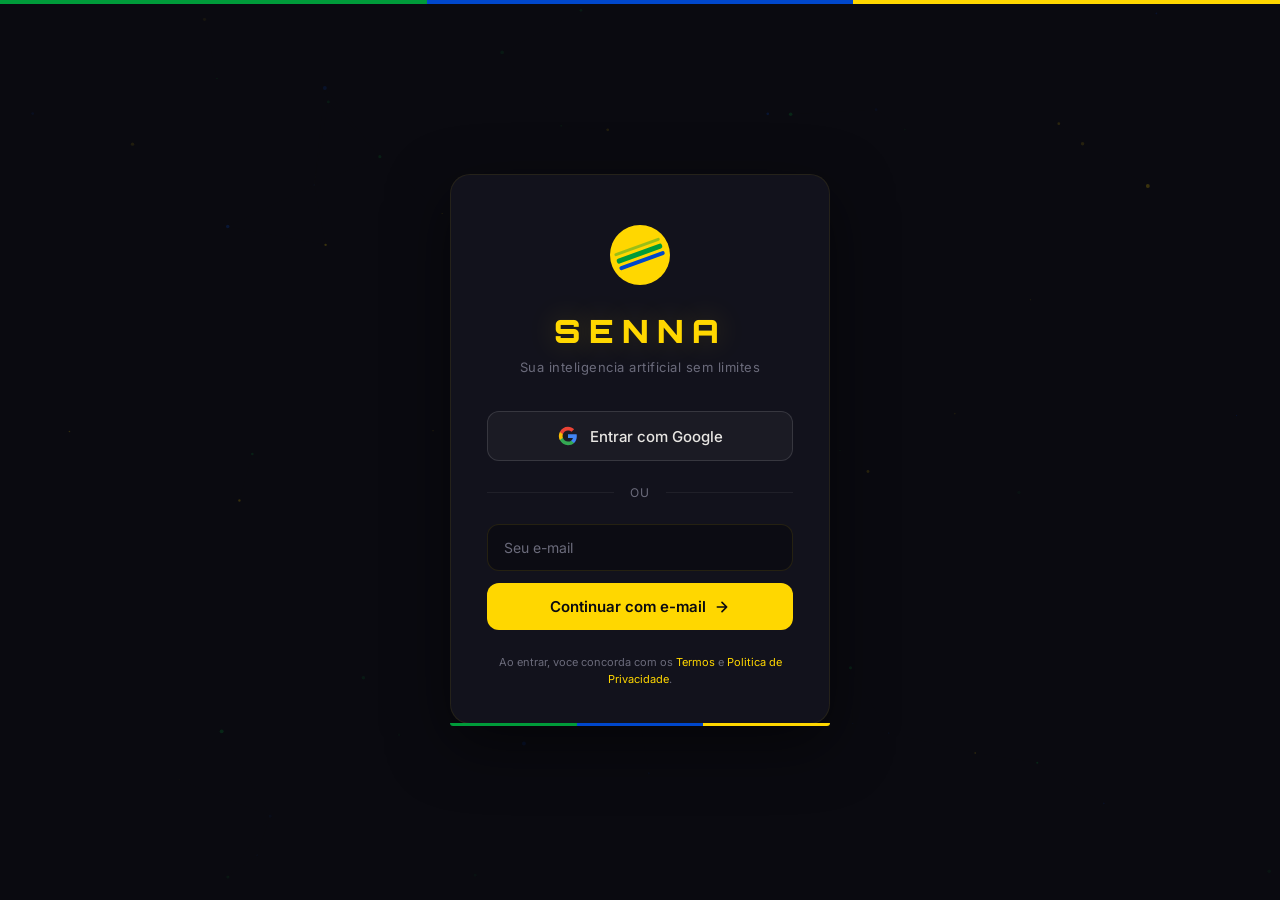
==== login.html @ 32f03548 "Add login page with Google/email auth + lateral helmet SVG - Login page with Supabase Auth (Google O" ====
<!DOCTYPE html>
<html lang="pt-BR">
<head>
  <meta charset="UTF-8">
  <meta name="viewport" content="width=device-width, initial-scale=1.0">
  <title>SENNA — Entrar</title>
  <link rel="stylesheet" href="login.css">
  <link href="https://fonts.googleapis.com/css2?family=Orbitron:wght@400;700;900&family=Inter:wght@300;400;500;600;700&display=swap" rel="stylesheet">
</head>
<body>

  <!-- Background stripes -->
  <div class="bg-stripes">
    <div class="bg-stripe bg-green"></div>
    <div class="bg-stripe bg-blue"></div>
    <div class="bg-stripe bg-yellow"></div>
  </div>

  <!-- Particles canvas -->
  <canvas id="bgParticles"></canvas>

  <!-- Login card -->
  <div class="login-container">
    <div class="login-card">
      <!-- Helmet icon -->
      <div class="login-helmet">
        <svg viewBox="0 0 64 64" width="64" height="64">
          <circle cx="32" cy="32" r="30" fill="#FFD700"/>
          <rect x="8" y="28" width="48" height="5" rx="2" fill="#009B3A" transform="rotate(-20 32 32)"/>
          <rect x="8" y="36" width="48" height="4" rx="2" fill="#0047CC" transform="rotate(-20 32 32)"/>
          <rect x="8" y="22" width="48" height="3" rx="1.5" fill="#009B3A" opacity="0.4" transform="rotate(-20 32 32)"/>
        </svg>
      </div>

      <h1 class="login-title">SENNA</h1>
      <p class="login-subtitle">Sua inteligencia artificial sem limites</p>

      <!-- Google Sign In -->
      <button class="btn-google" id="googleSignIn">
        <svg viewBox="0 0 24 24" width="20" height="20">
          <path d="M22.56 12.25c0-.78-.07-1.53-.2-2.25H12v4.26h5.92a5.06 5.06 0 01-2.2 3.32v2.77h3.57c2.08-1.92 3.28-4.74 3.28-8.1z" fill="#4285F4"/>
          <path d="M12 23c2.97 0 5.46-.98 7.28-2.66l-3.57-2.77c-.98.66-2.23 1.06-3.71 1.06-2.86 0-5.29-1.93-6.16-4.53H2.18v2.84C3.99 20.53 7.7 23 12 23z" fill="#34A853"/>
          <path d="M5.84 14.09c-.22-.66-.35-1.36-.35-2.09s.13-1.43.35-2.09V7.07H2.18C1.43 8.55 1 10.22 1 12s.43 3.45 1.18 4.93l2.85-2.22.81-.62z" fill="#FBBC05"/>
          <path d="M12 5.38c1.62 0 3.06.56 4.21 1.64l3.15-3.15C17.45 2.09 14.97 1 12 1 7.7 1 3.99 3.47 2.18 7.07l3.66 2.84c.87-2.6 3.3-4.53 6.16-4.53z" fill="#EA4335"/>
        </svg>
        Entrar com Google
      </button>

      <div class="login-divider">
        <span>ou</span>
      </div>

      <!-- Email Sign In -->
      <form class="login-form" id="emailForm">
        <input type="email" id="emailInput" placeholder="Seu e-mail" required autocomplete="email">
        <button type="submit" class="btn-email">
          Continuar com e-mail
          <svg viewBox="0 0 24 24" fill="none" stroke="currentColor" stroke-width="2.5" stroke-linecap="round" stroke-linejoin="round" width="16" height="16">
            <path d="M5 12h14M12 5l7 7-7 7"/>
          </svg>
        </button>
      </form>

      <!-- Magic link sent message -->
      <div class="login-magic-sent hidden" id="magicSent">
        <svg viewBox="0 0 24 24" fill="none" stroke="#009B3A" stroke-width="2" stroke-linecap="round" stroke-linejoin="round" width="32" height="32">
          <path d="M22 11.08V12a10 10 0 11-5.93-9.14"/>
          <path d="M22 4L12 14.01l-3-3"/>
        </svg>
        <p>Link magico enviado!</p>
        <span>Verifique seu e-mail para entrar.</span>
      </div>

      <!-- Error message -->
      <div class="login-error hidden" id="loginError">
        <p id="errorText"></p>
      </div>

      <p class="login-footer-text">
        Ao entrar, voce concorda com os <a href="#">Termos</a> e <a href="#">Politica de Privacidade</a>.
      </p>
    </div>

    <!-- Bottom stripe bar -->
    <div class="login-stripe-bar">
      <div class="stripe s-green"></div>
      <div class="stripe s-blue"></div>
      <div class="stripe s-yellow"></div>
    </div>
  </div>

  <script src="login.js"></script>
</body>
</html>
---- login.css ----
:root {
  --bg: #0a0a10;
  --surface: #12121c;
  --text: #e8e6e3;
  --text-dim: #6b6b7b;
  --yellow: #FFD700;
  --green: #009B3A;
  --blue: #0047CC;
}

* { margin: 0; padding: 0; box-sizing: border-box; }

body {
  font-family: 'Inter', sans-serif;
  background: var(--bg);
  color: var(--text);
  min-height: 100vh;
  display: flex;
  align-items: center;
  justify-content: center;
  overflow: hidden;
  position: relative;
}

/* Background stripes */
.bg-stripes {
  position: fixed;
  top: 0;
  left: 0;
  right: 0;
  height: 4px;
  display: flex;
  z-index: 10;
}

.bg-stripe {
  flex: 1;
  height: 100%;
}

.bg-green { background: var(--green); }
.bg-blue { background: var(--blue); }
.bg-yellow { background: var(--yellow); }

/* Particles */
#bgParticles {
  position: fixed;
  inset: 0;
  width: 100%;
  height: 100%;
  z-index: 0;
  opacity: 0.4;
}

/* Login Container */
.login-container {
  position: relative;
  z-index: 1;
  width: 100%;
  max-width: 420px;
  padding: 20px;
}

.login-card {
  background: var(--surface);
  border: 1px solid rgba(255, 215, 0, 0.08);
  border-radius: 20px;
  padding: 48px 36px 36px;
  text-align: center;
  box-shadow: 0 20px 60px rgba(0, 0, 0, 0.5);
}

/* Helmet */
.login-helmet {
  margin-bottom: 20px;
  animation: float 3s ease-in-out infinite;
}

@keyframes float {
  0%, 100% { transform: translateY(0); }
  50% { transform: translateY(-6px); }
}

/* Title */
.login-title {
  font-family: 'Orbitron', monospace;
  font-size: 32px;
  font-weight: 900;
  letter-spacing: 8px;
  color: var(--yellow);
  margin-bottom: 8px;
  text-shadow: 0 0 30px rgba(255, 215, 0, 0.2);
}

.login-subtitle {
  font-size: 13px;
  color: var(--text-dim);
  margin-bottom: 36px;
  letter-spacing: 0.5px;
}

/* Google Button */
.btn-google {
  display: flex;
  align-items: center;
  justify-content: center;
  gap: 12px;
  width: 100%;
  padding: 14px;
  border: 1px solid rgba(255, 255, 255, 0.12);
  border-radius: 12px;
  background: rgba(255, 255, 255, 0.04);
  color: var(--text);
  font-size: 15px;
  font-weight: 500;
  font-family: 'Inter', sans-serif;
  cursor: pointer;
  transition: all 0.15s;
}

.btn-google:hover {
  background: rgba(255, 255, 255, 0.08);
  border-color: rgba(255, 255, 255, 0.2);
  transform: translateY(-1px);
}

.btn-google:active {
  transform: translateY(0);
}

/* Divider */
.login-divider {
  display: flex;
  align-items: center;
  gap: 16px;
  margin: 24px 0;
}

.login-divider::before,
.login-divider::after {
  content: '';
  flex: 1;
  height: 1px;
  background: rgba(255, 255, 255, 0.06);
}

.login-divider span {
  font-size: 12px;
  color: var(--text-dim);
  text-transform: uppercase;
  letter-spacing: 1px;
}

/* Email Form */
.login-form {
  display: flex;
  flex-direction: column;
  gap: 12px;
}

.login-form input {
  width: 100%;
  padding: 14px 16px;
  border: 1px solid rgba(255, 215, 0, 0.1);
  border-radius: 12px;
  background: rgba(0, 0, 0, 0.3);
  color: var(--text);
  font-size: 14px;
  font-family: 'Inter', sans-serif;
  outline: none;
  transition: border-color 0.2s, box-shadow 0.2s;
}

.login-form input:focus {
  border-color: var(--yellow);
  box-shadow: 0 0 0 3px rgba(255, 215, 0, 0.08);
}

.login-form input::placeholder {
  color: var(--text-dim);
}

.btn-email {
  display: flex;
  align-items: center;
  justify-content: center;
  gap: 8px;
  width: 100%;
  padding: 14px;
  border: none;
  border-radius: 12px;
  background: var(--yellow);
  color: #0a0a10;
  font-size: 15px;
  font-weight: 600;
  font-family: 'Inter', sans-serif;
  cursor: pointer;
  transition: all 0.15s;
}

.btn-email:hover {
  background: #ffe033;
  transform: translateY(-1px);
}

.btn-email:active {
  transform: translateY(0);
}

/* Magic link sent */
.login-magic-sent {
  padding: 24px;
  text-align: center;
}

.login-magic-sent p {
  font-size: 16px;
  font-weight: 600;
  color: #009B3A;
  margin: 12px 0 4px;
}

.login-magic-sent span {
  font-size: 13px;
  color: var(--text-dim);
}

/* Error */
.login-error {
  padding: 12px;
  background: rgba(255, 80, 80, 0.1);
  border: 1px solid rgba(255, 80, 80, 0.2);
  border-radius: 8px;
  margin-top: 12px;
}

.login-error p {
  font-size: 13px;
  color: #ff6666;
}

/* Footer text */
.login-footer-text {
  font-size: 11px;
  color: var(--text-dim);
  margin-top: 24px;
  line-height: 1.5;
}

.login-footer-text a {
  color: var(--yellow);
  text-decoration: none;
}

.login-footer-text a:hover {
  text-decoration: underline;
}

/* Stripe bar */
.login-stripe-bar {
  display: flex;
  height: 3px;
  border-radius: 0 0 20px 20px;
  overflow: hidden;
  margin-top: -1px;
}

.login-stripe-bar .stripe {
  flex: 1;
}

.login-stripe-bar .s-green { background: var(--green); }
.login-stripe-bar .s-blue { background: var(--blue); }
.login-stripe-bar .s-yellow { background: var(--yellow); }

/* Hidden */
.hidden { display: none !important; }

/* Responsive */
@media (max-width: 480px) {
  .login-card {
    padding: 36px 24px 28px;
    border-radius: 16px;
  }
  .login-title {
    font-size: 26px;
    letter-spacing: 6px;
  }
}
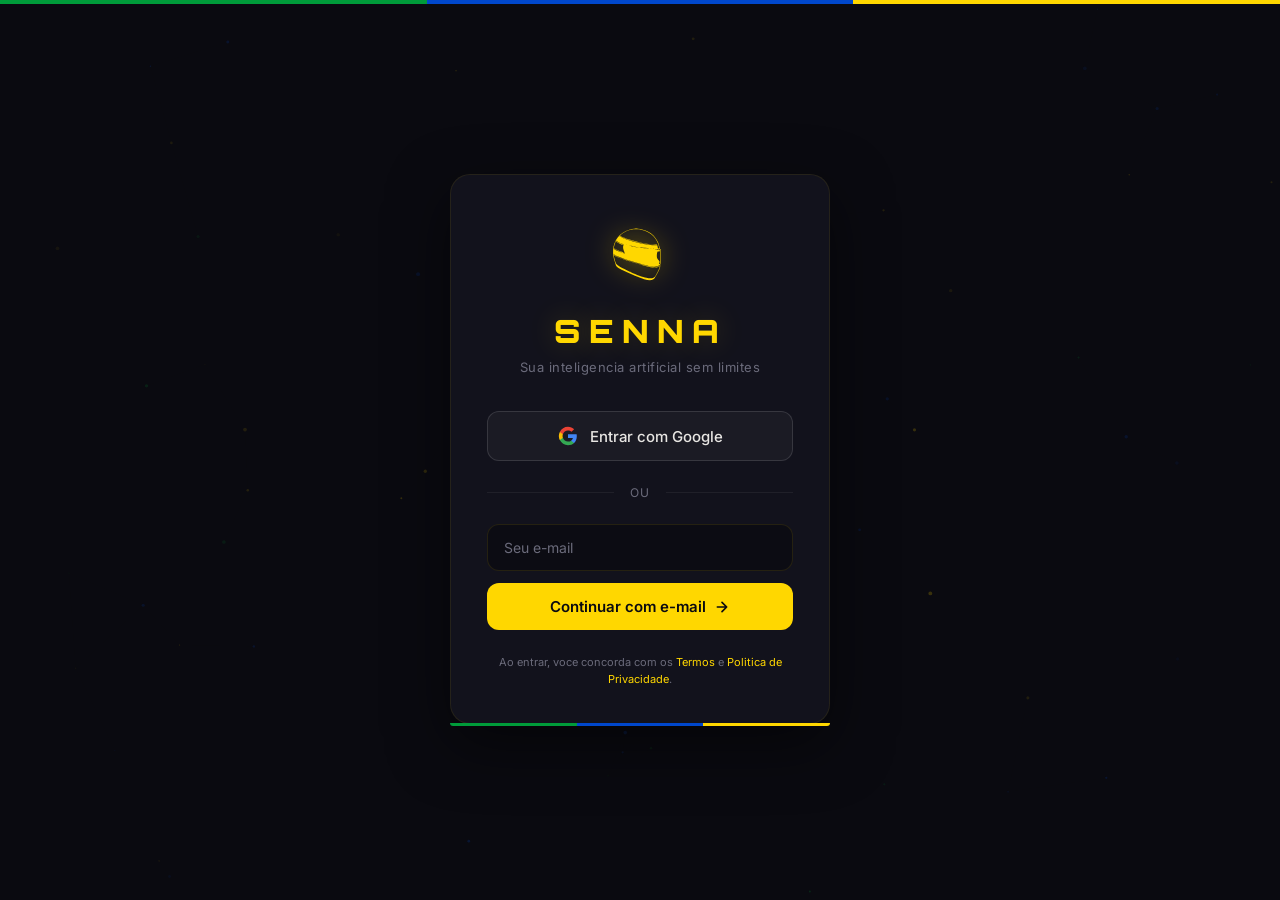
==== commit e4d6d17a: "Replace helmet SVG with custom Senna icon + add favicon Uses user's custom Senna helmet SVG (gold fi" ====
--- a/login.html
+++ b/login.html
@@ -4,6 +4,7 @@
   <meta charset="UTF-8">
   <meta name="viewport" content="width=device-width, initial-scale=1.0">
   <title>SENNA — Entrar</title>
+  <link rel="icon" type="image/svg+xml" href="helmet.svg">
   <link rel="stylesheet" href="login.css">
   <link href="https://fonts.googleapis.com/css2?family=Orbitron:wght@400;700;900&family=Inter:wght@300;400;500;600;700&display=swap" rel="stylesheet">
 </head>
@@ -24,12 +25,7 @@
     <div class="login-card">
       <!-- Helmet icon -->
       <div class="login-helmet">
-        <svg viewBox="0 0 64 64" width="64" height="64">
-          <circle cx="32" cy="32" r="30" fill="#FFD700"/>
-          <rect x="8" y="28" width="48" height="5" rx="2" fill="#009B3A" transform="rotate(-20 32 32)"/>
-          <rect x="8" y="36" width="48" height="4" rx="2" fill="#0047CC" transform="rotate(-20 32 32)"/>
-          <rect x="8" y="22" width="48" height="3" rx="1.5" fill="#009B3A" opacity="0.4" transform="rotate(-20 32 32)"/>
-        </svg>
+        <img src="helmet.svg" alt="SENNA" width="64" height="64" />
       </div>
 
       <h1 class="login-title">SENNA</h1>
--- a/login.css
+++ b/login.css
@@ -74,6 +74,10 @@
 .login-helmet {
   margin-bottom: 20px;
   animation: float 3s ease-in-out infinite;
+}
+
+.login-helmet img {
+  filter: drop-shadow(0 0 15px rgba(255, 215, 0, 0.4));
 }
 
 @keyframes float {
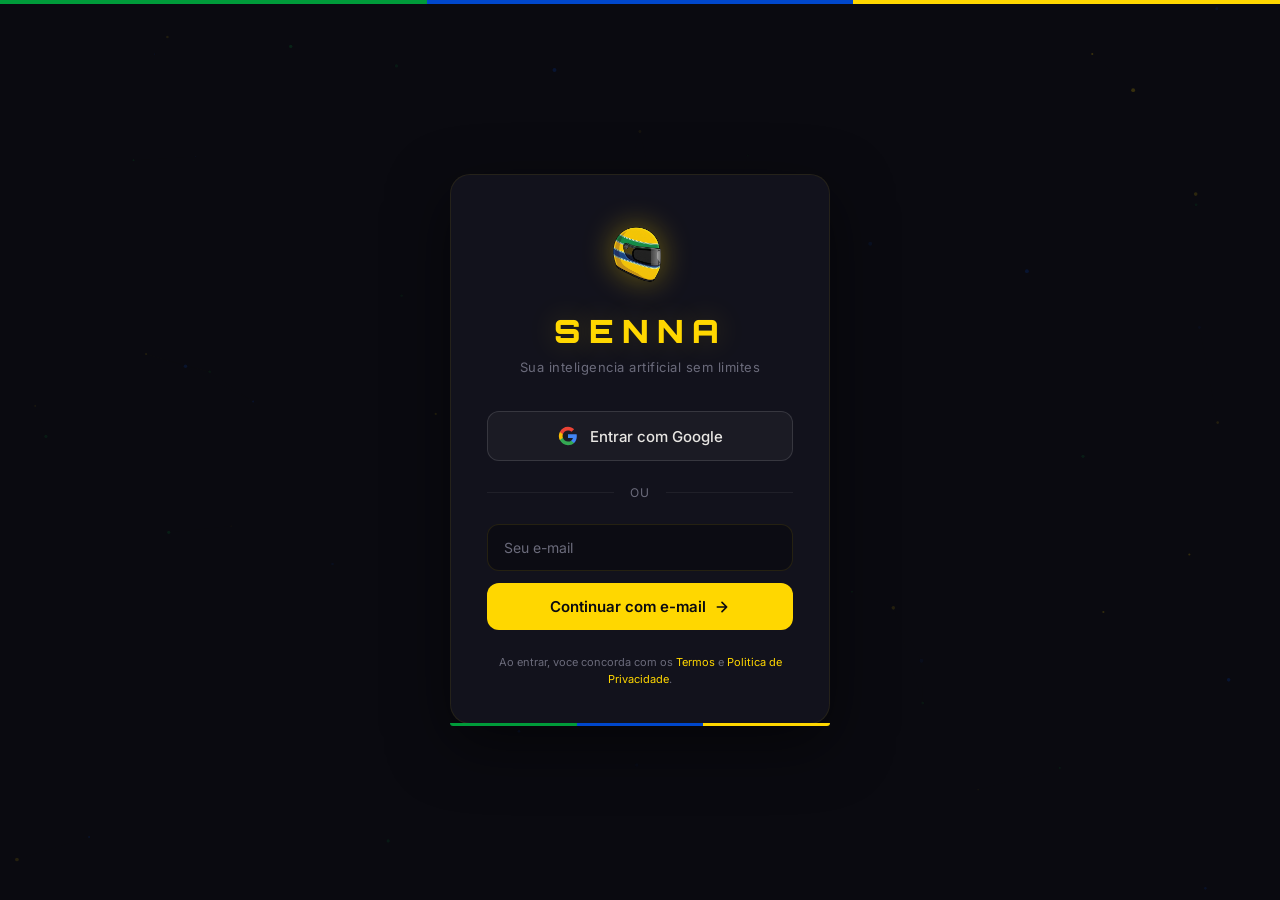
==== commit ae26cb9d: "Replace helmet icon with colorful Senna helmet PNG Swaps the black SVG silhouette for a full-color S" ====
--- a/login.html
+++ b/login.html
@@ -4,7 +4,7 @@
   <meta charset="UTF-8">
   <meta name="viewport" content="width=device-width, initial-scale=1.0">
   <title>SENNA — Entrar</title>
-  <link rel="icon" type="image/svg+xml" href="helmet.svg">
+  <link rel="icon" type="image/png" href="helmet.png">
   <link rel="stylesheet" href="login.css">
   <link href="https://fonts.googleapis.com/css2?family=Orbitron:wght@400;700;900&family=Inter:wght@300;400;500;600;700&display=swap" rel="stylesheet">
 </head>
@@ -25,7 +25,7 @@
     <div class="login-card">
       <!-- Helmet icon -->
       <div class="login-helmet">
-        <img src="helmet.svg" alt="SENNA" width="64" height="64" />
+        <img src="helmet.png" alt="SENNA" width="64" height="64" />
       </div>
 
       <h1 class="login-title">SENNA</h1>
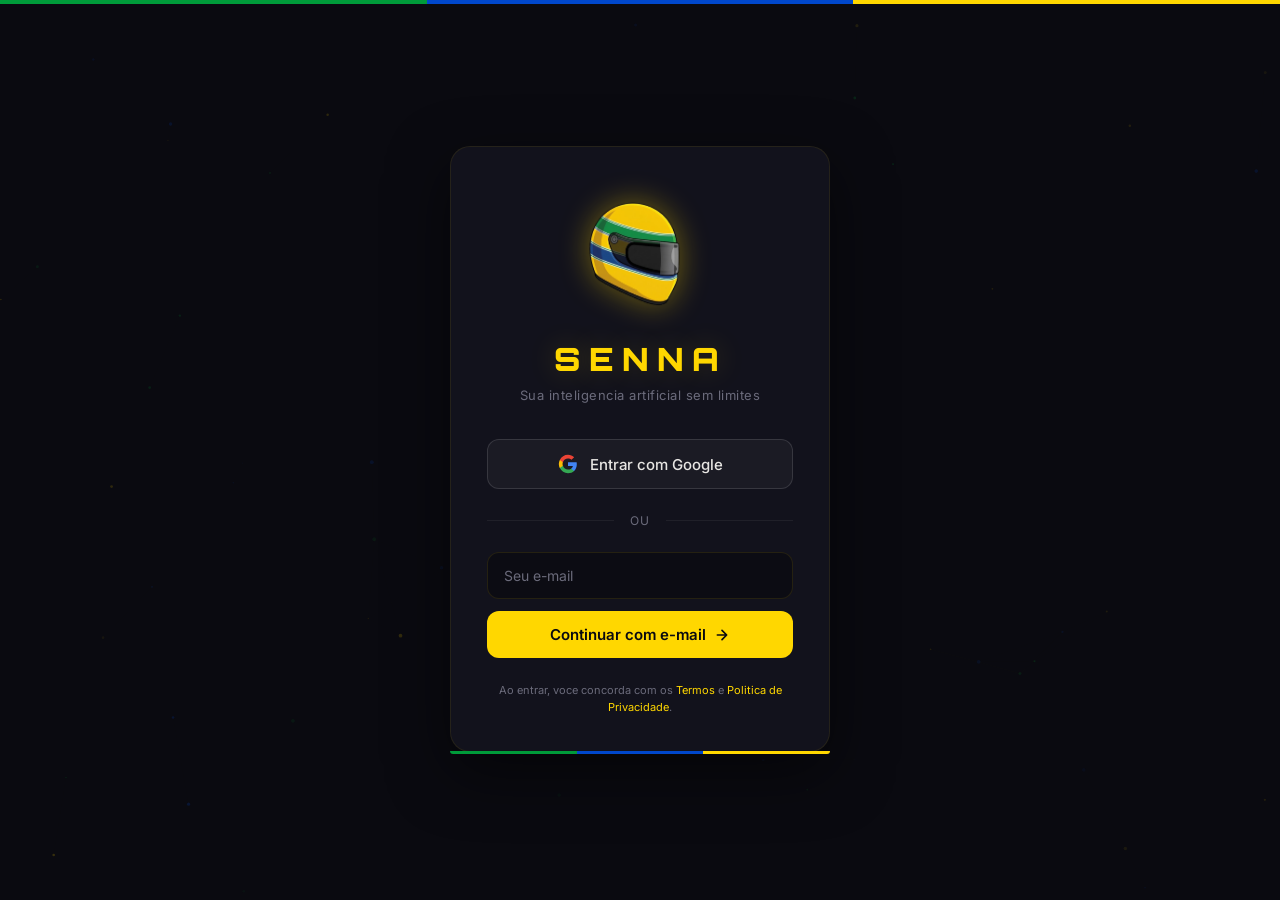
==== commit 491c7828: "Increase helmet icon size on login page to 120px Co-Authored-By: Claude Opus 4.6 <noreply@anthropic." ====
--- a/login.html
+++ b/login.html
@@ -25,7 +25,7 @@
     <div class="login-card">
       <!-- Helmet icon -->
       <div class="login-helmet">
-        <img src="helmet.png" alt="SENNA" width="64" height="64" />
+        <img src="helmet.png" alt="SENNA" width="120" height="120" />
       </div>
 
       <h1 class="login-title">SENNA</h1>
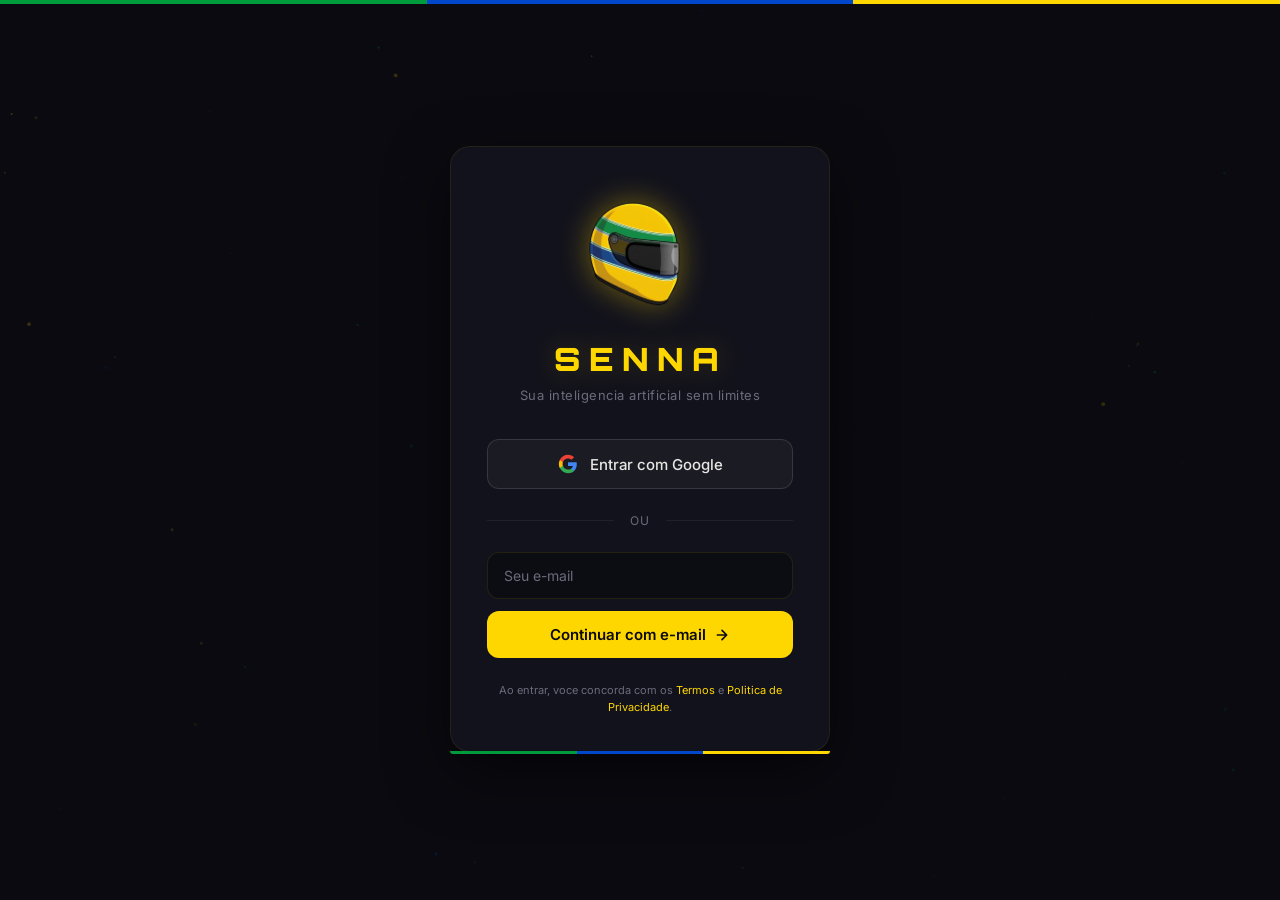
==== commit 4d29527b: "Add PWA support: manifest, service worker, offline cache SENNA is now installable as a PWA on mobile" ====
--- a/login.html
+++ b/login.html
@@ -3,8 +3,13 @@
 <head>
   <meta charset="UTF-8">
   <meta name="viewport" content="width=device-width, initial-scale=1.0">
+  <meta name="theme-color" content="#c8a800">
+  <meta name="apple-mobile-web-app-capable" content="yes">
+  <meta name="apple-mobile-web-app-status-bar-style" content="black-translucent">
   <title>SENNA — Entrar</title>
   <link rel="icon" type="image/png" href="helmet.png">
+  <link rel="apple-touch-icon" href="helmet.png">
+  <link rel="manifest" href="manifest.json">
   <link rel="stylesheet" href="login.css">
   <link href="https://fonts.googleapis.com/css2?family=Orbitron:wght@400;700;900&family=Inter:wght@300;400;500;600;700&display=swap" rel="stylesheet">
 </head>
